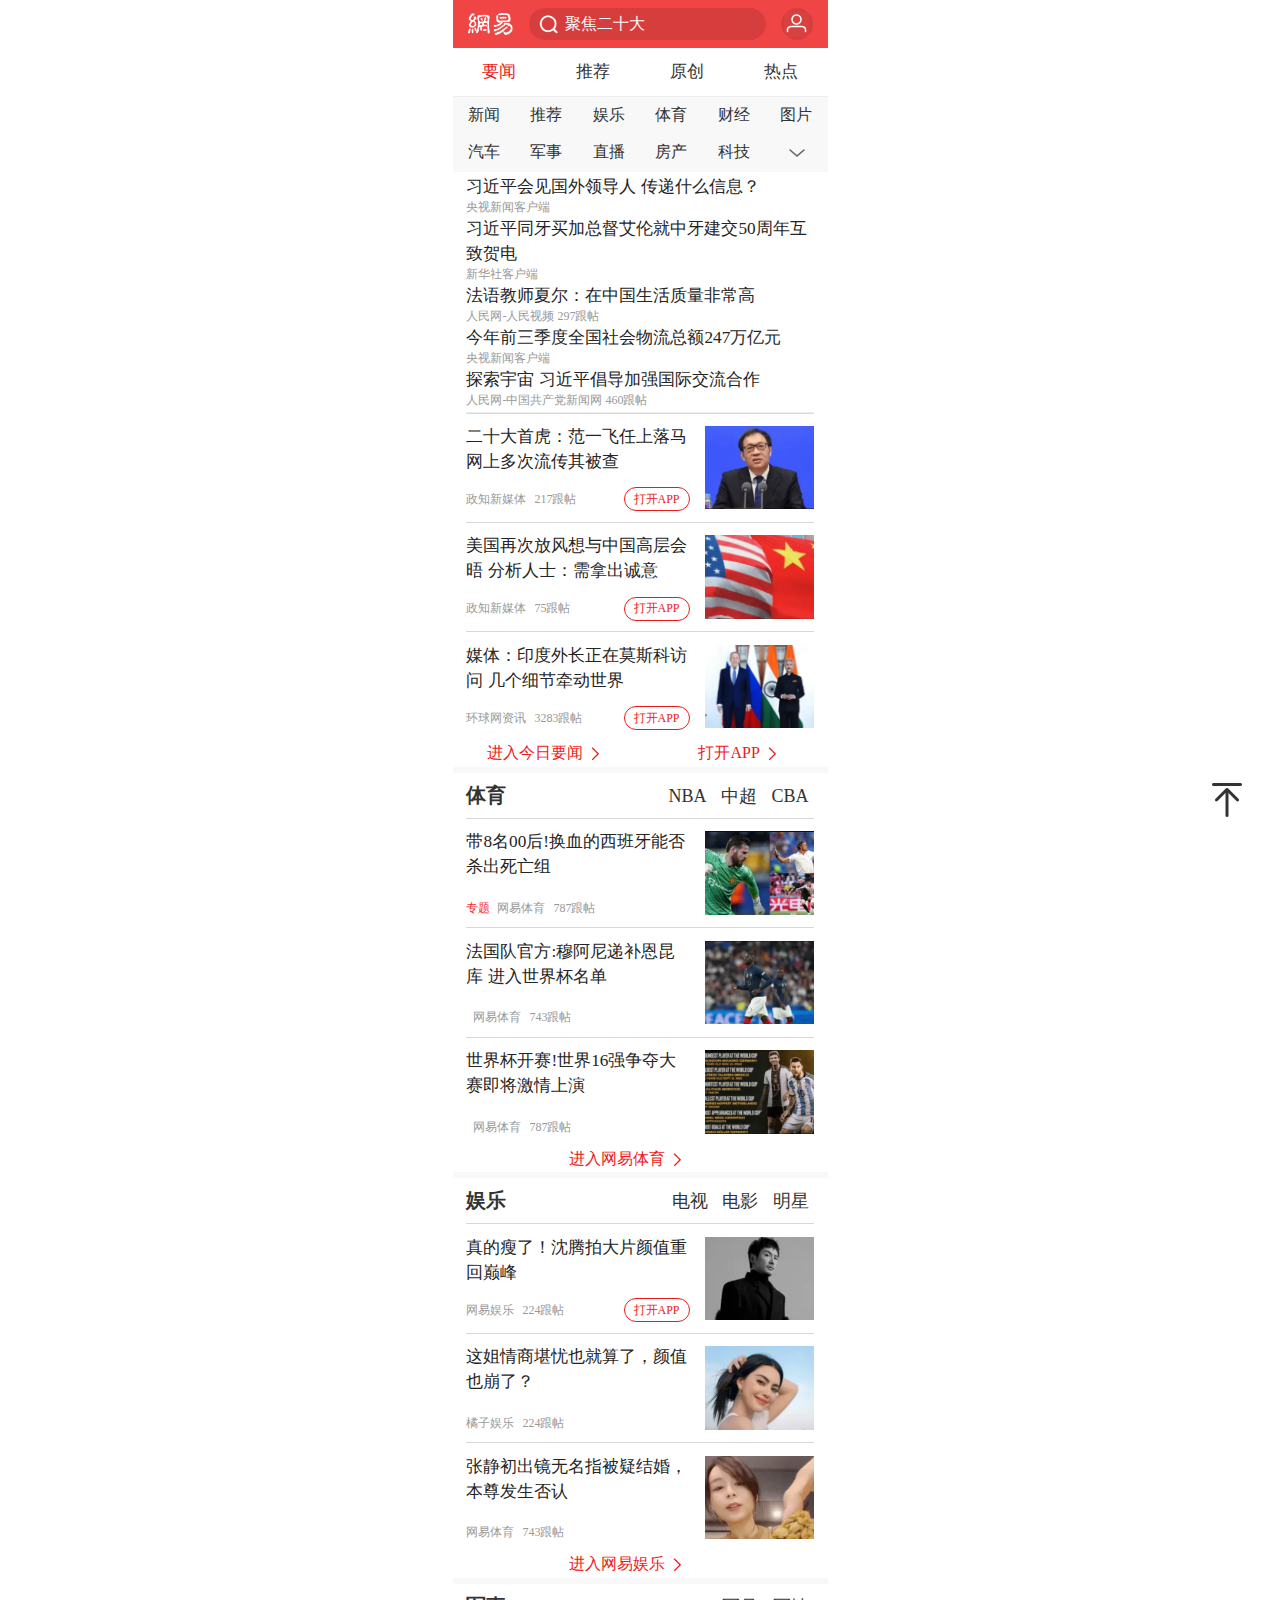
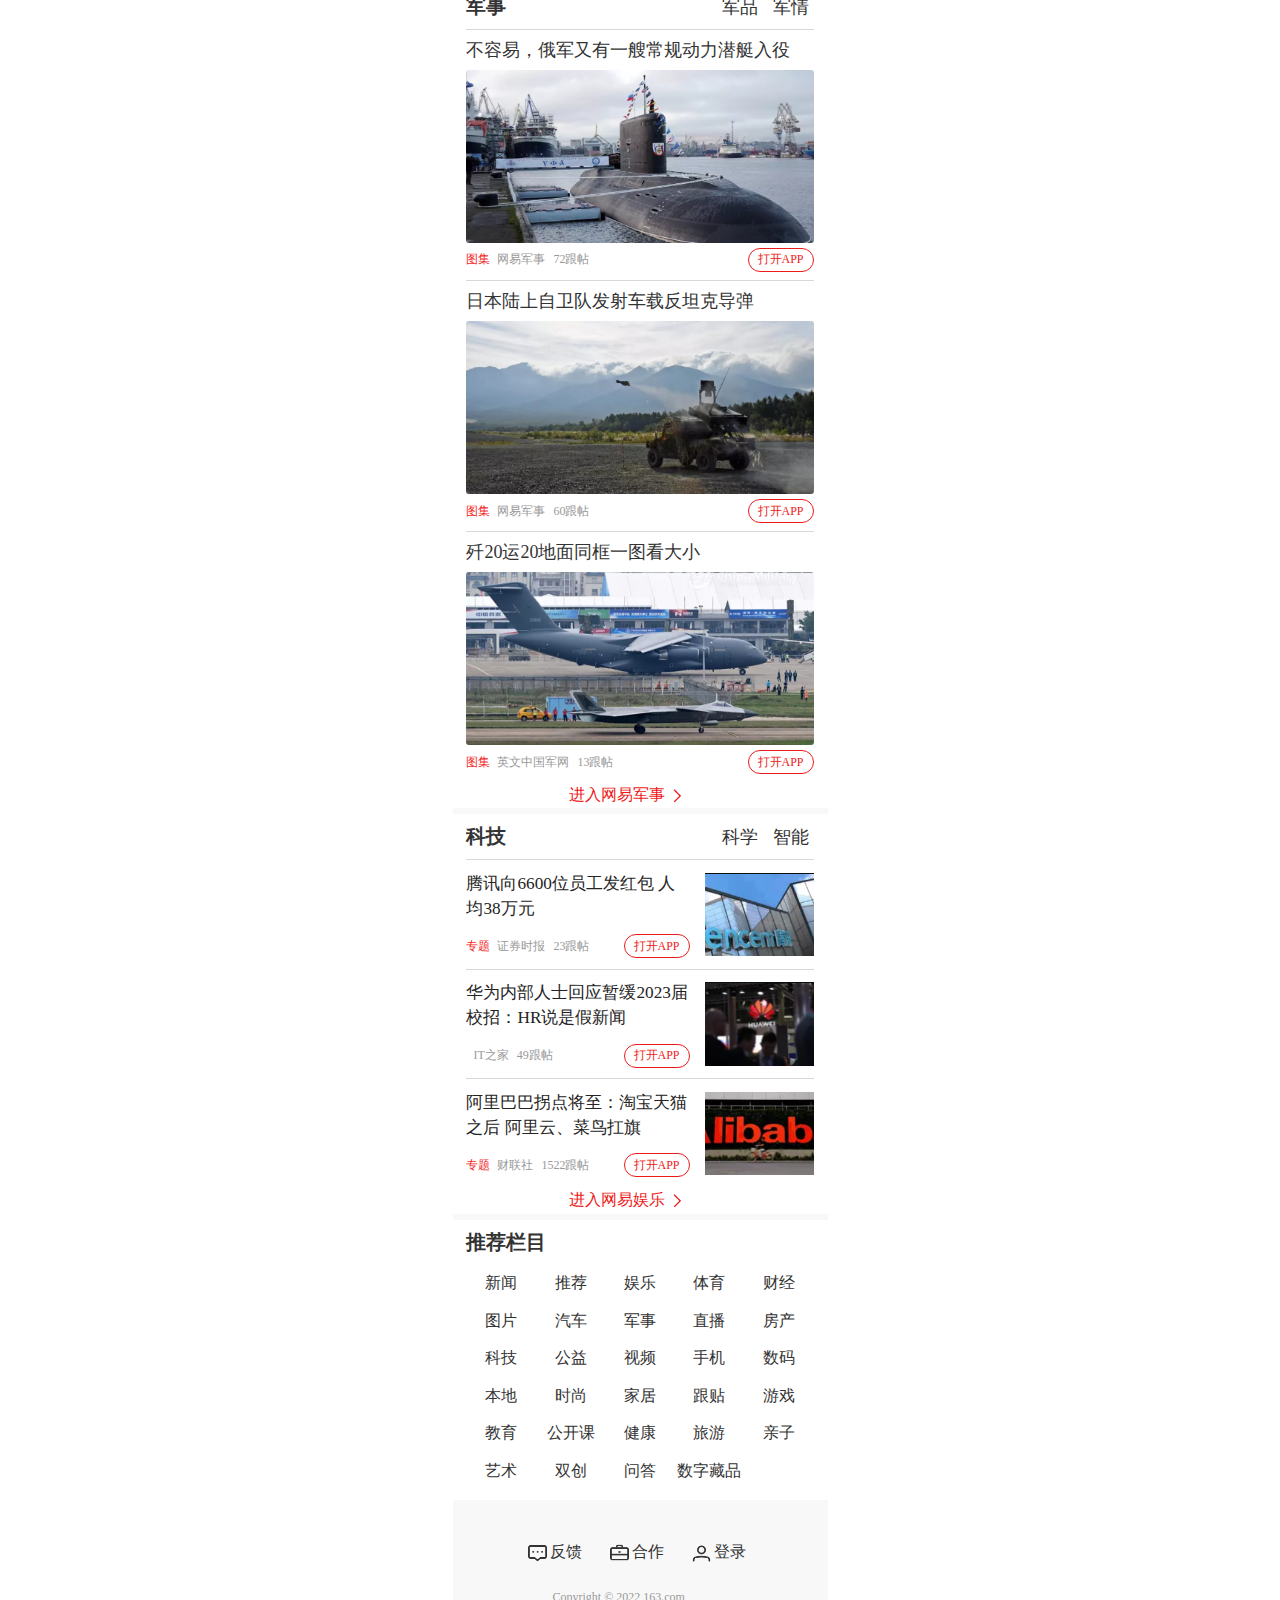
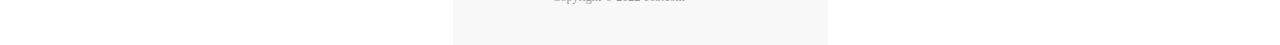
==== index.html @ 7b6ab83d "first upload" ====
<!DOCTYPE html>
<html lang="en">

<head>
    <meta charset="UTF-8">
    <meta http-equiv="X-UA-Compatible" content="IE=edge">
    <meta name="viewport" content="width=device-width, initial-scale=1.0">
    <title>219_王涛-网易新闻</title>
    <link rel="stylesheet" href="./css/index.css">
</head>

<body>
    <div id="app">
        <div id="home-main">
            <header id="hometopHeader">
                <div class="slogo">手机网易网</div>
                <div class="search">
                    <div class="words">
                        <a href="./sousuo.html"
                            class="word">
                            <span>
                                <img class="search-img" src="./img/search.png">
                                <!-- <span class="span-img" >聚焦二十大</span> -->
                                <input type="text"  id="search">
                            </span>
                        </a>
                    </div>
                </div>
                <a href="./login.html"><button class="user">用户</button></a>
            </header>
            <div id="sub">
                <nav id="subNav">
                    <a href="" class="nav-item nav-item-active" id="aa">要闻</a>
                    <a href="" class="nav-item" id="a1">推荐</a>
                    <a href="" class="nav-item" id="a2">原创</a>
                    <a href="" class="nav-item" id="a3">热点</a>
                    <span class="nav-slider"></span>
                </nav>
            </div>
            <main class="home-home">
                <div class="widget-floatMenu">
                    <button class="floatMenu">回到顶部</button>
                </div>
                <nav class="home-channelNav" id="nav_menu">
                    <a href="" class="nav-item">新闻</a>
                    <a href="" class="nav-item">推荐</a>
                    <a href="" class="nav-item">娱乐</a>
                    <a href="" class="nav-item">体育</a>
                    <a href="" class="nav-item">财经</a>
                    <a href="" class="nav-item">图片</a>
                    <a href="" class="nav-item">汽车</a>
                    <a href="" class="nav-item">军事</a>
                    <a href="" class="nav-item">直播</a>
                    <a href="" class="nav-item">房产</a>
                    <a href="" class="nav-item">科技</a>
                    <a href="" class="nav-item">公益</a>
                    <a href="" class="nav-item">视频</a>
                    <a href="" class="nav-item">手机</a>
                    <a href="" class="nav-item">数码</a>
                    <a href="" class="nav-item">本地</a>
                    <a href="" class="nav-item">时尚</a>
                    <a href="" class="nav-item">家居</a>
                    <a href="" class="nav-item">跟贴</a>
                    <a href="" class="nav-item">游戏</a>
                    <a href="" class="nav-item">教育</a>
                    <a href="" class="nav-item">公开课</a>
                    <a href="" class="nav-item">健康</a>
                    <a href="" class="nav-item">旅游</a>
                    <a href="" class="nav-item">亲子</a>
                    <a href="" class="nav-item">艺术</a>
                    <a href="" class="nav-item">双创</a>
                    <a href="" class="nav-item">问答</a>
                    <a href="" class="nav-item s-small">数字藏品</a>
                    <div class="nav-item"></div>
                    <button id="s-more" onclick=""></button>
                </nav>
                <div class="home-topNews">
                
                </div>
                <div class="home-channelNews">
                    <ul>
                    </ul>
                    <footer>
                        <a href="">
                            进入今日要闻
                            <sapn class="i-arrow">
                                <button></button>
                            </span>
                        </a>
                        <a href="">
                            打开APP
                            <span class="i-arrow">
                                <button></button>
                            </span>
                        </a>
                    </footer>
                </div>
                <div class="home-channelNews">
                    <header>
                        <h2><a href="">体育</a></h2>
                        <nav>
                            <a href="">NBA</a>
                            <a href="">中超</a>
                            <a href="">CBA</a>
                        </nav>
                    </header>
                    <ul>
                       
                    </ul>
                    <footer>
                        <a href="" id="jz">
                            进入网易体育
                            <span class="i-arrow">
                                <button></button>
                            </span>
                        </a>
                    </footer>
                </div>
                <div class="home-channelNews">
                    <header>
                        <h2><a href="">娱乐</a></h2>
                        <nav>
                            <a href="">电视</a>
                            <a href="">电影</a>
                            <a href="">明星</a>
                        </nav>
                    </header>
                    <ul>
                        <li>
                            <a href="" class="cards-one" cards-news>
                                <article>
                                    <div class="s-left">
                                        <h4>真的瘦了！沈腾拍大片颜值重回巅峰</h4>
                                        <div class="s-info">
                                            <span class="s-source">网易娱乐</span>
                                            <span class="s-reply">224跟帖</span>
                                            <span class="s-holder"></span>
                                            <span class="s-openApp">打开APP</span>
                                        </div>
                                    </div>
                                    <div class="s-right">
                                        <img src="./img/yule3.png">
                                    </div>
                                </article>
                            </a>
                        </li>
                        
                    </ul>
                    <footer>
                        <a href="" id="jz">
                            进入网易娱乐
                            <i class="i-arrow">
                                <button></button>
                            </i>
                        </a>
                    </footer>
                </div>
                <div class="home-channelNews">
                    <header>
                        <h2><a href="">军事</a></h2>
                        <nav>
                            <a href="">军品</a>
                            <a href="">军情</a>
                        </nav>
                    </header>
                    <ul>
                        
                    </ul>
                    <footer>
                        <a href="" id="jz">
                            进入网易军事
                            <i class="i-arrow">
                                <button></button>
                            </i>
                        </a>
                    </footer>
                </div>
                <div class="home-channelNews">
                    <header>
                        <h2><a href="">科技</a></h2>
                        <nav>
                            <a href="">科学</a>
                            <a href="">智能</a>
                        </nav>
                    </header>
                    <ul>
                        
                    </ul>
                    <footer>
                        <a href="" id="jz">
                            进入网易娱乐
                            <i class="i-arrow">
                                <button></button>
                            </i>
                        </a>
                    </footer>
                </div>
                <div class="home-sitemap">
                    <h2>推荐栏目</h2>
                    <nav class="sitemap-nav">
                        <a href="" class="nav-item">新闻</a>
                        <a href="" class="nav-item">推荐</a>
                        <a href="" class="nav-item">娱乐</a>
                        <a href="" class="nav-item">体育</a>
                        <a href="" class="nav-item">财经</a>
                        <a href="" class="nav-item">图片</a>
                        <a href="" class="nav-item">汽车</a>
                        <a href="" class="nav-item">军事</a>
                        <a href="" class="nav-item">直播</a>
                        <a href="" class="nav-item">房产</a>
                        <a href="" class="nav-item">科技</a>
                        <a href="" class="nav-item">公益</a>
                        <a href="" class="nav-item">视频</a>
                        <a href="" class="nav-item">手机</a>
                        <a href="" class="nav-item">数码</a>
                        <a href="" class="nav-item">本地</a>
                        <a href="" class="nav-item">时尚</a>
                        <a href="" class="nav-item">家居</a>
                        <a href="" class="nav-item">跟贴</a>
                        <a href="" class="nav-item">游戏</a>
                        <a href="" class="nav-item">教育</a>
                        <a href="" class="nav-item">公开课</a>
                        <a href="" class="nav-item">健康</a>
                        <a href="" class="nav-item">旅游</a>
                        <a href="" class="nav-item">亲子</a>
                        <a href="" class="nav-item">艺术</a>
                        <a href="" class="nav-item">双创</a>
                        <a href="" class="nav-item">问答</a>
                        <a href="" class="nav-item s-small">数字藏品</a>
                        <div class="nav-item"></div>
                    </nav>
                </div>
                <footer class="home-footer">
                    <div class="s-links">
                        <a href="./freedback.html" class="s-link s-feedback">
                            <img src="./img/fankui.png" alt="">
                            反馈
                        </a>
                        <a href="" class="s-link s-coop">
                            <img src="./img/hezuo.png" alt="">
                            合作
                        </a>
                        <a href="./login.html" class="s-link s-login">
                            <img src="./img/login.png" alt="">
                            登录
                        </a>
                    </div>
                    <div class="s-copyright">
                        Copyright ©
                        2022
                        163.com
                    </div>
                </footer>
            </main>
        </div>
    </div>

    <script type="text/javascript">
        
        window.onscroll = function () {
            var st = document.documentElement.scrollTop || document.body.scrollTop;
            var aa = document.getElementById("aa");
            var a1 = document.getElementById("a1");
            var a2 = document.getElementById("a2");
            var a3 = document.getElementById("a3");
            // 
            // console.log(st);
            if (st > hometopHeader.offsetHeight) {
                //clientHeight：元素的像素高度，包含元素的高度+内边距，不包含水平滚动条、边框和外边距
                //offsetHeight：元素的像素高度，包含元素的垂直内边距+边框+水平滚动条的高度
                //scrollHeight：元素内容的高度，包括溢出的不可见内容。
                // box.style.display = "block";
                // sub.style.position = "fixed";
                sub.style = "background: #ee1a1a;left: 50%;transform: translateX(-50%);margin: 0;position: fixed;top: 0;z-index: 199";
                aa.style.color = "#eee";
                a1.style.color = "#eee";
                a2.style.color = "#eee";
                a3.style.color = "#eee";
            }
            else {
                sub.style = "none";
                aa.style.color = "red";
                a1.style.color = "#333";
                a2.style.color = "#333";
                a3.style.color = "#333";
            }
        }

        var subNav = document.getElementById("subNav");
        var al = subNav.getElementsByTagName("a");
        for (var i = 0; i < al.length; i++) {
            // console.log(al[i]);
            // al[i].index = i;
            al[i].onclick = function () {
                console.log(al[i]);
                al[i].className = "";
                this.className = "clicked";
            }

        }

        function dian() {
            let classList = document.getElementById("nav_menu").classList;
            let more = document.getElementById("s-more");
            if (!classList.contains("home-channelNav-expend")) {
                document.getElementById("nav_menu").classList.add("home-channelNav-expend");
                more.style = "transform: scaleY(-1);"
            }
            else {
                document.getElementById("nav_menu").classList.remove("home-channelNav-expend");
                more.style = "transform: scaleY(1);"
            }
        }
        document.getElementById("s-more").onclick = dian;

        var home = document.getElementById("app");
        var floatMenu = document.querySelector(".floatMenu");

        window.addEventListener("scroll", function () {
            if (window.pageYOffset >= home.offsetTop + 1600) {
                floatMenu.style.display = "block";
            }
            else {
                floatMenu.style.display = "none";
            }

            floatMenu.addEventListener("click", function () {
                window.scroll(0, 0);
            })
        })

        //json

        var ul1 = document.getElementsByClassName("home-channelNews")[0].getElementsByTagName("ul")[0];
        var ul2 = document.getElementsByClassName("home-channelNews")[1].getElementsByTagName("ul")[0];
        var ul3 = document.getElementsByClassName("home-channelNews")[2].getElementsByTagName("ul")[0];
        var ul4 = document.getElementsByClassName("home-channelNews")[3].getElementsByTagName("ul")[0];
        var ul5 = document.getElementsByClassName("home-channelNews")[4].getElementsByTagName("ul")[0];
        var ul6 = document.getElementsByClassName("home-topNews")[0];
            console.log(ul6);
        function addLI(li) {
            var m = `
                <a href="" class="cards-one" cards-news>
                                <article>
                                    <div class="s-left">
                                        <h4>${li.title}</h4>
                                        <div class="s-info">
                                            <span class="s-source">${li.s1}</span>
                                            <span class="s-reply">${li.s2}</span>
                                            <span class="s-holder"></span>
                                            <span class="s-openApp">${li.s3}</span>
                                        </div>
                                    </div>
                                    <div class="s-right">
                                        <img src="${li.img}">
                                    </div>
                                </article>
                            </a>
            `;

            var nlix = document.createElement("li");
            nlix.innerHTML = m;
            ul1.appendChild(nlix);
        }
           var xmlhttp;
            if (window.XMLHttpRequest) {
                //  IE7+, Firefox, Chrome, Opera, Safari 浏览器执行代码
                xmlhttp = new XMLHttpRequest();
            } else {
                // IE6, IE5 浏览器执行代码
                xmlhttp = new ActiveXObject("Microsoft.XMLHTTP");
            }
            xmlhttp.onreadystatechange = function () {
                if (xmlhttp.readyState == 4 && xmlhttp.status == 200) {

                    var json = JSON.parse(xmlhttp.responseText);//解析为json格式
                    for (var i = 0; i < json.length; i++) {
                        addLI(json[i]);
                    }
                }
            }
            xmlhttp.open("GET", "/JSON/index1.json", true);
            xmlhttp.send();

        function addTiyu(li) {
            var n = `
                           <a href="" class="cards-one" cards-news>
                                <article>
                                    <div class="s-left">
                                        <h4>${li.title}</h4>
                                        <div class="s-info">
                                            <span class="s-stag">${li.t}</span>
                                            <span class="s-source">${li.s1}</span>
                                            <span class="s-reply">${li.s2}</span>
                                            <span class="s-holder"></span>
                                        </div>
                                    </div>
                                    <div class="s-right">
                                        <img src=${li.img}>
                                    </div>
                                </article>
                            </a>
                     `;
            var nliy = document.createElement("li");
            nliy.innerHTML = n;
            ul2.appendChild(nliy);
        }
     
        var ymlhttp;
        if (window.XMLHttpRequest) {
            //  IE7+, Firefox, Chrome, Opera, Safari 浏览器执行代码
            ymlhttp = new XMLHttpRequest();
        } else {
            // IE6, IE5 浏览器执行代码
            ymlhttp = new ActiveXObject("Microsoft.XMLHTTP");
        }
        ymlhttp.onreadystatechange = function () {
            if (ymlhttp.readyState == 4 && ymlhttp.status == 200) {

                let json = JSON.parse(ymlhttp.responseText);//解析为json格式
                for (var i = 0; i < json.length; i++) {
                    addTiyu(json[i]);
                }
            }
        }
        ymlhttp.open("GET", "/JSON/index2.json", true);
        ymlhttp.send();

        function addYule(li){
            var k = `
            <a href="" class="cards-one" cards-news>
                                <article>
                                    <div class="s-left">
                                        <h4>${li.title}</h4>
                                        <div class="s-info">
                                            <span class="s-source">${li.s1}</span>
                                            <span class="s-reply">${li.s2}</span>
                                            <span class="s-holder"></span>
                                        </div>
                                    </div>
                                    <div class="s-right">
                                        <img src=${li.img}>
                                    </div>
                                </article>
                            </a>
            `;
            var nliz = document.createElement("li");
            nliz.innerHTML = k;
            ul3.appendChild(nliz);
        }
        var zmlhttp;
            if (window.XMLHttpRequest) {
                //  IE7+, Firefox, Chrome, Opera, Safari 浏览器执行代码
                zmlhttp = new XMLHttpRequest();
            } else {
                // IE6, IE5 浏览器执行代码
                zmlhttp = new ActiveXObject("Microsoft.XMLHTTP");
            }
            zmlhttp.onreadystatechange = function () {
                if (zmlhttp.readyState == 4 && zmlhttp.status == 200) {

                    let json = JSON.parse(zmlhttp.responseText);//解析为json格式
                    for (var i = 0; i < json.length; i++) {
                        addYule(json[i]);
                    }
                }
            }
            zmlhttp.open("GET", "/JSON/index3.json", true);
            zmlhttp.send();

            function addJunshi(li){
                var j = `
                <a href="" class="cards-bigImg" cards-news>
                                <article>
                                    <div class="s-img-wrap">
                                        <h4>${li.title}</h4>
                                        <img src=${li.img} class="s-img-wrap">
                                        <div class="s-info">
                                            <span class="s-stag">${li.s1}</span>
                                            <span class="s-source">${li.s2}</span>
                                            <span class="s-reply">${li.s3}</span>
                                            <span class="s-holder"></span>
                                            <span class="s-openApp">${li.s4}</span>
                                        </div>
                                    </div>
                                </article>
                            </a>
                `;
                var nlij = document.createElement("li");
                nlij.innerHTML = j;
                ul4.appendChild(nlij);
            }
            var jmlhttp;
                if (window.XMLHttpRequest) {
                    //  IE7+, Firefox, Chrome, Opera, Safari 浏览器执行代码
                    jmlhttp = new XMLHttpRequest();
                } else {
                    // IE6, IE5 浏览器执行代码
                    jmlhttp = new ActiveXObject("Microsoft.XMLHTTP");
                }
                jmlhttp.onreadystatechange = function () {
                    if (jmlhttp.readyState == 4 && jmlhttp.status == 200) {

                        let json = JSON.parse(jmlhttp.responseText);//解析为json格式
                        for (var i = 0; i < json.length; i++) {
                            addJunshi(json[i]);
                        }
                    }
                }
                jmlhttp.open("GET", "/JSON/index4.json", true);
                jmlhttp.send();

                function addKeji(li){
                    var v = `
                    <a href="" class="cards-one" cards-news>
                                <article>
                                    <div class="s-left">
                                        <h4>${li.title}</h4>
                                        <div class="s-info">
                                            <span class="s-stag">${li.s1}</span>
                                            <span class="s-source">${li.s2}</span>
                                            <span class="s-reply">${li.s3}</span>
                                            <span class="s-holder"></span>
                                            <span class="s-openApp">${li.s4}</span>
                                        </div>
                                    </div>
                                    <div class="s-right">
                                        <img src=${li.img}>
                                    </div>
                                </article>
                            </a>
                    `;
                    var nliv = document.createElement("li");
                    nliv.innerHTML = v;
                    ul5.appendChild(nliv);
                }
                var vmlhttp;
                    if (window.XMLHttpRequest) {
                        //  IE7+, Firefox, Chrome, Opera, Safari 浏览器执行代码
                        vmlhttp = new XMLHttpRequest();
                    } else {
                        // IE6, IE5 浏览器执行代码
                        vmlhttp = new ActiveXObject("Microsoft.XMLHTTP");
                    }
                    vmlhttp.onreadystatechange = function () {
                        if (vmlhttp.readyState == 4 && vmlhttp.status == 200) {

                            let json = JSON.parse(vmlhttp.responseText);//解析为json格式
                            for (var i = 0; i < json.length; i++) {
                                addKeji(json[i]);
                            }
                        }
                    }
                    vmlhttp.open("GET", "/JSON/index5.json", true);
                    vmlhttp.send();

                    function addXw(a){
                        var xw = `
                        <a href="${a.link}" class="cards-one">
                        <article>
                            <div class="s-left">
                                <h4>${a.title}</h4>
                                <div class="s-info">
                                    <span class="s-source">${a.s1}</span>
                                    <span class="s-holder"></span>
                                </div>
                            </div>
                        </article>
                    </a>
                        `;
                        var xwliv = document.createElement("a");
                        xwliv.innerHTML = xw;
                        ul6.appendChild(xwliv);
                    }
                    var xwmlhttp;
                        if (window.XMLHttpRequest) {
                            //  IE7+, Firefox, Chrome, Opera, Safari 浏览器执行代码
                            xwmlhttp = new XMLHttpRequest();
                        } else {
                            // IE6, IE5 浏览器执行代码
                            xwmlhttp = new ActiveXObject("Microsoft.XMLHTTP");
                        }
                        xwmlhttp.onreadystatechange = function () {
                            if (xwmlhttp.readyState == 4 && vmlhttp.status == 200) {

                                let json = JSON.parse(xwmlhttp.responseText);//解析为json格式
                                for (var i = 0; i < json.length; i++) {
                                    addXw(json[i]);
                                }
                            }
                        }
                        xwmlhttp.open("GET", "/JSON/index6.json", true);
                        xwmlhttp.send();

                        let textArray = [
                                "聚焦二十大",
                                "告全党全军全国各族人民书",
                                "江泽民同志治丧委员会名单",
                                "神舟十五号成功发射",
                                "《三国演义》张飞扮演者李靖飞去世",
                                "卡塔尔表情包王子中文感谢中国网友",
                                "天安门下半旗致哀",
                                "世界杯16强已产生10席"
                            ];
                            let currentIndex = 1;
                            search.setAttribute("placeholder", textArray[0]);
                            setInterval(function () {
                                let search = document.getElementById("search");
                                if (currentIndex >= textArray.length) {
                                    currentIndex = 0;
                                }
                                search.setAttribute("placeholder", textArray[currentIndex]);
                                currentIndex++;
                            }, 3000);
                            // window.onload = function () {
                            //     document.onkeydown = function (e) {
                            //         if (e.keyCode == 13 && document.activeElement.id == "search") {
                            //             let input = document.getElementById("search").value;
                            //             let historyList = document.getElementById("searchHistory");
                            //             let elem = `<li>${input}</li>`
                            //             historyList.innerHTML += elem;
                            //             document.getElementById("search").value = "";
                            //         }
                            //     }
                            // }
    </script>
</body>

</html>
---- css/index.css ----
body,
ul,
li,
p {
    background: #fff;
    color: #333;
    padding: 0;
    margin: 0;
    list-style: none;
}

html {
    font-size: 37.5px;
    overflow: auto
}

body {
    min-width: 290px;
}

#app {
    margin: 0 auto;
    max-width: 10rem;
    position: relative;
}

div {
    display: block;
}

#hometopHeader {
    align-items: center;
    background: #ef4645;
    color: #fff;
    display: flex;
    height: 1.28rem;
    padding-right: 1px;
    max-width: 10rem;
    /* width: 100%; */
}

#hometopHeader,
.slogo,
.user {
    box-sizing: content-box;
    flex-shrink: 0;
    font-size: 0;
}

#hometopHeader .slogo {
    align-self: stretch;
    background: url(../img/logowy.png) 50% no-repeat;
    background-size: 1.2rem .58667rem;
    padding: 0 .26667rem 0 .56rem;
    width: 1.2rem;
}

.search,
.words {
    display: flex;
    flex-grow: 1;
    overflow: hidden;
}

.word {
    position: relative;
}

.search {
    align-items: flex-start;
    background: rgba(0, 0, 0, .1);
    border-radius: .46667rem;
    color: #fff;
    font-size: .4rem;
    height: .85333rem;
    justify-content: flex-start;
    margin: 0 .4rem 0 0;
    padding: 0 .13333rem 0 .26667rem;
    position: relative;
}

#search::-webkit-input-placeholder {
    color: #f7f9fa;
}

.search-img {
    width: 20px;
    height: 20px;
    margin-top: 6px;

}

#search {
    font-size: 16px;
    position: relative;
    top: -24px;
    left: 24px;
    background: none;
    border: none;
    outline: none;
}

a {
    text-decoration: none;
    color: #fff;
}

.span-img {
    font-size: 17px;
    top: -3px;
    position: relative;
    left: 3px;
}

button {
    background: rgba(0, 0, 0, .1) url(../img/wode1.png) 50% no-repeat;
    background-size: .66667rem .66667rem;
    border: none;
    border-radius: 50%;
    height: .66667rem;
    margin: 0 .37333rem 0 0;
    padding: .09333rem;
    width: .66667rem;
}

#subNav {
    border-bottom: 1px solid #eee;
    display: flex;
    font-size: .45333rem;
    height: 1.26667rem;
    justify-content: space-around;
    max-width: 10rem;
    position: relative;
    width: 100%;
    /* margin: 0 auto; */
}

#subNav a {
    align-items: center;
    color: #333;
    display: flex;
    flex-grow: 1;
    flex-shrink: 0;
    justify-content: center;
    margin: 0 .13333rem;
    position: relative;
}

#sub {
    margin: 0 auto;
    max-width: 10rem;
    width: 100%;
}

#sub .nav-item-active {
    color: #ee1a1a;
    border-bottom: 1px #ee1a1a;
}

.nav-item {
    align-items: center;
    color: #333;
    display: flex;
    flex-grow: 1;
    flex-shrink: 0;
    justify-content: center;
    margin: 0 .13333rem;
    position: relative;
}

.nav-slider {
    left: 12.5%;
}

.home-home {
    display: flex;
    flex-direction: column;
    min-height: 100vh;
}

.home-channelNav {
    background: #f8f8f8;
    display: flex;
    flex-wrap: wrap;
    font-size: .42667rem;
    justify-content: space-between;
    max-height: 2rem;
    overflow: hidden;
    position: relative;
    transition: max-height .2s linear;
}

.home-channelNav-expend {
    max-height: 1024px;

}

.home-channelNav .nav-item {
    align-items: center;
    display: flex;
    flex-shrink: 0;
    height: .84rem;
    justify-content: center;
    margin: .08rem;
    width: 1.46667rem;
    word-break: keep-all;
}

#s-more {
    background: #f8f8f8 url(../img/xiala.png) 50% no-repeat;
    background-size: .42667rem .21333rem;
    border: none;
    bottom: 0;
    height: .84rem;
    margin: .08rem;
    padding: 0;
    position: absolute;
    right: 0;
    width: 1.46667rem;
    z-index: 5;
}


.home-channelNav .s-small {
    font-size: .34667rem;
}

.home-topNews {
    border-bottom: 1px solid #eee;
    margin: 0 .37333rem;
    padding: .06667rem 0;
}

.cards-one {
    color: rgb(40, 40, 40);
    font-size: .48rem;

}

.home-topNews .cards-one article {
    min-height: unset;
}

.home-topNews .cards-one article .s-left {
    min-height: unset;
}

.home-topNews .cards-one article h4 {
    max-height: 2rem;
}

.s-info {
    align-items: center;
    color: #999;
    display: flex;
    font-size: .32rem;
}

.cards-one article h4 {
    color: rgb(37, 36, 36);
    font-size: .46rem;
    font-weight: 400;
    line-height: .66667rem;
    margin: 0;
    max-height: 1.33333rem;
    overflow: hidden;
    text-overflow: ellipsis;
}

.s-source {
    margin: 0 .21333rem 0 0;
    overflow: hidden;
    text-overflow: ellipsis;
    white-space: nowrap;
    font-size: .32rem;
}

.s-holder {
    flex-grow: 1;
}

.home-channelNews {
    border-bottom: .16rem solid #f8f8f8;
    padding: 0 .37333rem;
}

.cards-one article {
    align-items: center;
    display: flex;
    min-height: 2.89333rem;
}

.s-reply {
    flex-shrink: 0;
    margin: 0 .21333rem 0 0;
    font-size: .32rem;
}

.s-holder {
    flex-grow: 1;
}

.s-openApp {
    align-items: center;
    border: .02667rem solid #ee1a1a;
    border-radius: 1.33333rem;
    box-sizing: content-box;
    color: #ee1a1a;
    display: flex;
    flex-shrink: 0;
    font-size: .32rem;
    height: .58667rem;
    justify-content: center;
    padding: 0 .24rem;
}

.cards-one article .s-left {
    display: flex;
    flex-direction: column;
    flex-wrap: 1;
    justify-content: space-between;
    min-height: 2.33333rem;
    min-width: 0;
}

.cards-one article .s-right {
    border-radius: .08rem;
    flex-shrink: 0;
    height: 2.22667rem;
    margin: 0 0 0 .4rem;
    position: relative;
    width: 2.90667rem;
}

.s-right img {
    height: 100%;
    object-fit: cover;
    width: 100%;
}

.home-channelNews li {
    border-top: 1px solid rgb(220, 215, 215);
}

.cards-bigImg {
    color: #333;
    font-size: .48rem;
}

.cards-bigImg article {
    display: flex;
    flex-direction: column;
    min-height: 2.89333rem;
    padding: .21333rem 0;
}

.cards-bigImg article h4 {
    font-weight: 400;
    line-height: .66667rem;
    margin: 0;
    overflow: hidden;
    text-overflow: ellipsis;
    white-space: nowrap;
    padding-bottom: 7px;
}

.cards-bigImg article .s-img-wrap img {
    border-radius: .08rem;
    height: 100%;
    object-fit: cover;
    overflow: hidden;
    width: 100%;
}

.home-channelNews footer a {
    padding: .06667rem;
    align-items: center;
    color: #ee1a1a;
    display: flex;
    float: left;
    font-size: 16px;
}

.home-channelNews footer .i-arrow {
    font-size: .24rem;
    margin: 0 0 0 .2rem;
}

.home-channelNews footer .i-arrow button {
    background: url(../img/jr.png);
    width: 9px;
    height: 15px;
}

.home-channelNews footer a:nth-child(1) {
    margin-left: 18px;
}

.home-channelNews footer a:nth-child(2) {
    margin-left: 80px;
}

#subNav .clicked {
    color: #ee1a1a;
}

.home-channelNews header {
    align-items: center;
    display: flex;
    font-size: .48rem;
    height: 1.2rem;
    justify-content: space-between;
}

.home-channelNews header h2 {
    font-size: .53333rem;
    margin: 0;
    padding: 0;
}

.home-channelNews header a {
    color: #333;
}

.home-channelNews header nav a {
    margin: 0 .06667rem;
    padding: .06667rem;
}

.s-stag {
    color: #f52727;
    font-size: 12px;
    margin-right: 7px;
}

#jz {
    margin-left: 100px;
}

.home-sitemap {
    padding: 0 .37333rem .26667rem;
}

.home-sitemap h2 {
    align-items: center;
    display: flex;
    font-size: .53333rem;
    height: 1.2rem;
    margin: 0;
    padding: 0;
}

.home-sitemap .sitemap-nav {
    display: flex;
    flex-wrap: wrap;
    font-size: .42667rem;
    justify-content: space-between;
    overflow: hidden;
    position: relative;
}

.home-sitemap .sitemap-nav .nav-item {
    align-items: center;
    display: flex;
}

.home-sitemap .nav-item {
    align-items: center;
    display: flex;
    flex-shrink: 0;
    height: .84rem;
    justify-content: center;
    margin: .08rem;
    width: 1.46667rem;
    word-break: keep-all;
}

.home-footer {
    background: #f8f8f8;
    flex-direction: column;
    padding: 1.06667rem 0;
}

.home-footer .s-links {
    align-items: center;
    color: #333;
    display: flex;
    font-size: .42667rem;
    margin: 0 0 .66667rem;
}

.home-footer .s-links .s-link {
    align-items: center;
    display: flex;
    margin: 0 .33333rem;
    color: #333;
}

.s-link img {
    width: 25px;
    height: 25px;
}

.s-link a {
    font-size: 13px;
}

.s-feedback {
    padding-left: 60px;
}

.home-footer .s-copyright {
    color: #999;
    font-size: .32rem;
    margin-left: 100px;
}

.floatMenu-toTop {
    background: hsla(0, 0%, 100%, .95) url(../img/huiqu.png) 50% no-repeat;
    background-size: .53333rem .53333rem;
    border-radius: 50%;
    box-shadow: 0 0 0.10667rem 0 rgb(0 0 0 / 12%);
    height: 1.06667rem;
    opacity: 0;
    pointer-events: none;
    width: 1.06667rem;
}

.widget-floatMenu {
    align-items: center;
    bottom: 2rem;
    display: flex;
    flex-direction: column;
    font-size: 0;
    position: fixed;
    right: .37333rem;
    z-index: 999;
}

.widget-floatMenu button {
    background: hsla(0, 0%, 100%, .95) url(../img/huiqu.png) 50% no-repeat;
    opacity: 1;
    pointer-events: auto;
    transition: opacity .3s linear;
    border: none;
    font-size: 0;
    width: 50px;
    height: 50px;
}

@media (prefers-color-scheme: dark) {
    #app {
        background: #fff;
    }

    #hometopHeader {
        background: #656262;
        color: #fff;
    }

    #sub .nav-item-active {
        color: #766e6e;
        border-bottom: 1px #5e5656;
    }

    .home-channelNews img {
        filter: grayscale(1)
    }

    .s-openApp {
        color: #999;
        border: 1px solid #000;
    }

    .home-channelNav a {
        color: #999;
    }

    #jz {
        color: #999;
    }

    .home-channelNews footer a {
        color: #999;
    }

    .s-stag {
        color: #999;
    }

    .home-channelNews footer .i-arrow button {
        background: url(../img/jr2.png);
        width: 14px;
        height: 17px;
    }
}
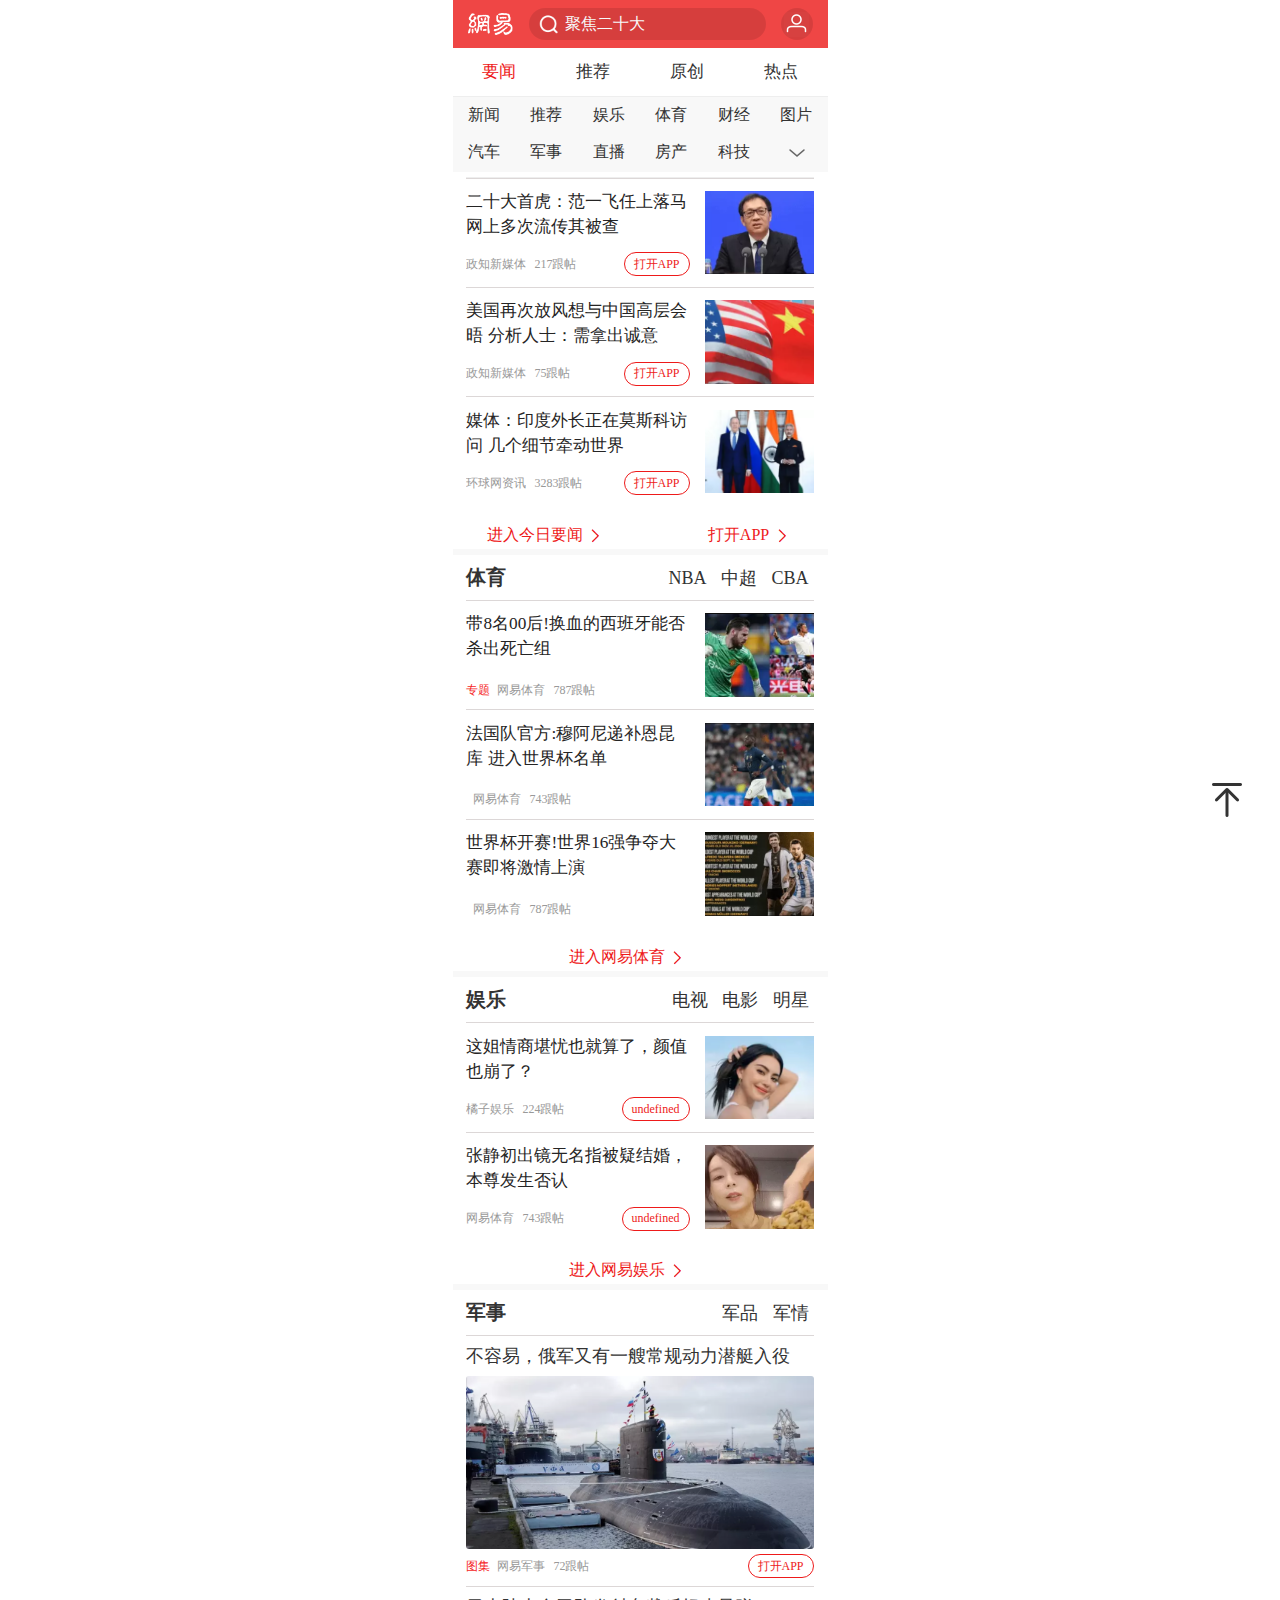
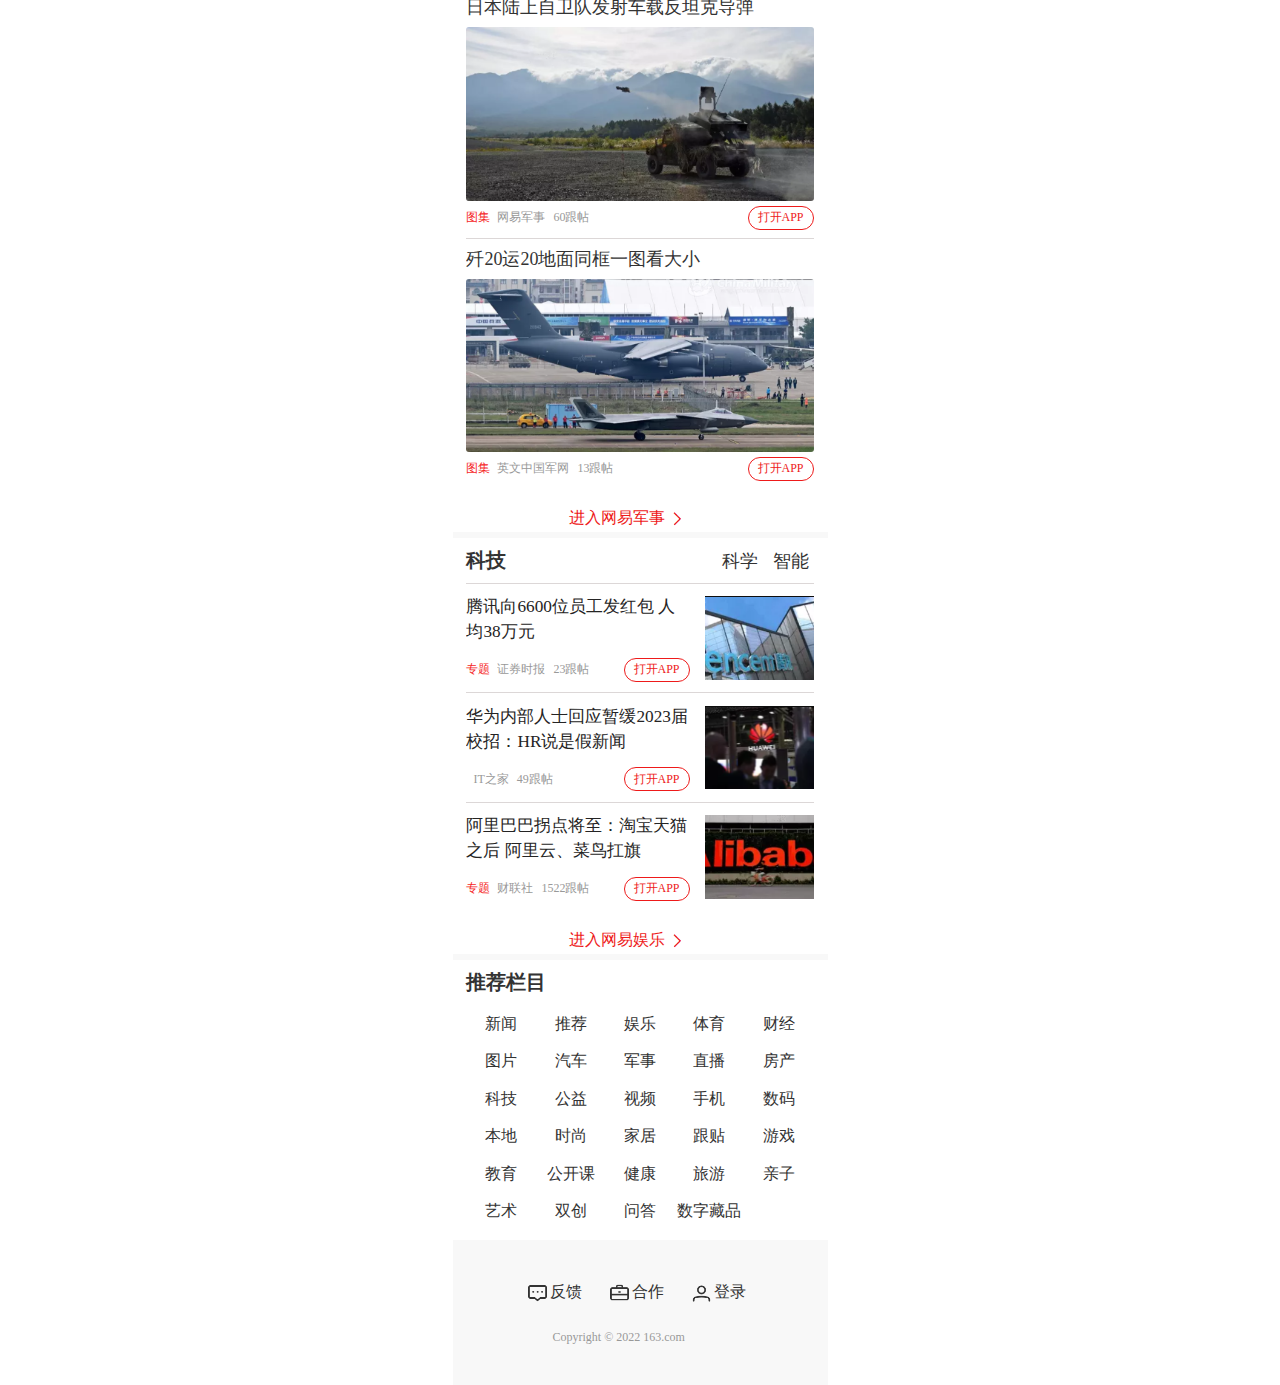
==== commit cde7584a: "three upload" ====
--- a/index.html
+++ b/index.html
@@ -4,7 +4,7 @@
 <head>
     <meta charset="UTF-8">
     <meta http-equiv="X-UA-Compatible" content="IE=edge">
-    <meta name="viewport" content="width=device-width, initial-scale=1.0">
+    <meta name="viewport" content="width=device-width, initial-scale=1.0, maximum-scale=1.0, user-scalable=0">
     <title>219_王涛-网易新闻</title>
     <link rel="stylesheet" href="./css/index.css">
 </head>
@@ -13,15 +13,13 @@
     <div id="app">
         <div id="home-main">
             <header id="hometopHeader">
-                <div class="slogo">手机网易网</div>
+                <div class="slogo">手机网易</div>
                 <div class="search">
                     <div class="words">
-                        <a href="./sousuo.html"
-                            class="word">
+                        <a href="./sousuo.html" class="word">
                             <span>
                                 <img class="search-img" src="./img/search.png">
-                                <!-- <span class="span-img" >聚焦二十大</span> -->
-                                <input type="text"  id="search">
+                                <input type="text" id="search">
                             </span>
                         </a>
                     </div>
@@ -31,9 +29,9 @@
             <div id="sub">
                 <nav id="subNav">
                     <a href="" class="nav-item nav-item-active" id="aa">要闻</a>
-                    <a href="" class="nav-item" id="a1">推荐</a>
-                    <a href="" class="nav-item" id="a2">原创</a>
-                    <a href="" class="nav-item" id="a3">热点</a>
+                    <a href="./tuijian.html" class="nav-item" id="a1">推荐</a>
+                    <a href="./yuanchuang.html" class="nav-item" id="a2">原创</a>
+                    <a href="./hot.html" class="nav-item" id="a3">热点</a>
                     <span class="nav-slider"></span>
                 </nav>
             </div>
@@ -75,7 +73,7 @@
                     <button id="s-more" onclick=""></button>
                 </nav>
                 <div class="home-topNews">
-                
+
                 </div>
                 <div class="home-channelNews">
                     <ul>
@@ -85,7 +83,7 @@
                             进入今日要闻
                             <sapn class="i-arrow">
                                 <button></button>
-                            </span>
+                                </span>
                         </a>
                         <a href="">
                             打开APP
@@ -105,7 +103,7 @@
                         </nav>
                     </header>
                     <ul>
-                       
+
                     </ul>
                     <footer>
                         <a href="" id="jz">
@@ -126,25 +124,8 @@
                         </nav>
                     </header>
                     <ul>
-                        <li>
-                            <a href="" class="cards-one" cards-news>
-                                <article>
-                                    <div class="s-left">
-                                        <h4>真的瘦了！沈腾拍大片颜值重回巅峰</h4>
-                                        <div class="s-info">
-                                            <span class="s-source">网易娱乐</span>
-                                            <span class="s-reply">224跟帖</span>
-                                            <span class="s-holder"></span>
-                                            <span class="s-openApp">打开APP</span>
-                                        </div>
-                                    </div>
-                                    <div class="s-right">
-                                        <img src="./img/yule3.png">
-                                    </div>
-                                </article>
-                            </a>
-                        </li>
-                        
+                      
+
                     </ul>
                     <footer>
                         <a href="" id="jz">
@@ -164,7 +145,7 @@
                         </nav>
                     </header>
                     <ul>
-                        
+
                     </ul>
                     <footer>
                         <a href="" id="jz">
@@ -184,7 +165,7 @@
                         </nav>
                     </header>
                     <ul>
-                        
+
                     </ul>
                     <footer>
                         <a href="" id="jz">
@@ -256,7 +237,7 @@
     </div>
 
     <script type="text/javascript">
-        
+
         window.onscroll = function () {
             var st = document.documentElement.scrollTop || document.body.scrollTop;
             var aa = document.getElementById("aa");
@@ -268,7 +249,7 @@
             if (st > hometopHeader.offsetHeight) {
                 //clientHeight：元素的像素高度，包含元素的高度+内边距，不包含水平滚动条、边框和外边距
                 //offsetHeight：元素的像素高度，包含元素的垂直内边距+边框+水平滚动条的高度
-                //scrollHeight：元素内容的高度，包括溢出的不可见内容。
+                //scrollHeight：元素内容的高度，包括溢出的不可见内容距
                 // box.style.display = "block";
                 // sub.style.position = "fixed";
                 sub.style = "background: #ee1a1a;left: 50%;transform: translateX(-50%);margin: 0;position: fixed;top: 0;z-index: 199";
@@ -337,10 +318,10 @@
         var ul4 = document.getElementsByClassName("home-channelNews")[3].getElementsByTagName("ul")[0];
         var ul5 = document.getElementsByClassName("home-channelNews")[4].getElementsByTagName("ul")[0];
         var ul6 = document.getElementsByClassName("home-topNews")[0];
-            console.log(ul6);
+        // console.log(ul6);
         function addLI(li) {
             var m = `
-                <a href="" class="cards-one" cards-news>
+                <a href="" class="cards-one cards-news">
                                 <article>
                                     <div class="s-left">
                                         <h4>${li.title}</h4>
@@ -362,25 +343,25 @@
             nlix.innerHTML = m;
             ul1.appendChild(nlix);
         }
-           var xmlhttp;
-            if (window.XMLHttpRequest) {
-                //  IE7+, Firefox, Chrome, Opera, Safari 浏览器执行代码
-                xmlhttp = new XMLHttpRequest();
-            } else {
-                // IE6, IE5 浏览器执行代码
-                xmlhttp = new ActiveXObject("Microsoft.XMLHTTP");
-            }
-            xmlhttp.onreadystatechange = function () {
-                if (xmlhttp.readyState == 4 && xmlhttp.status == 200) {
-
-                    var json = JSON.parse(xmlhttp.responseText);//解析为json格式
-                    for (var i = 0; i < json.length; i++) {
-                        addLI(json[i]);
-                    }
+        var xmlhttp;
+        if (window.XMLHttpRequest) {
+            //  IE7+, Firefox, Chrome, Opera, Safari 浏览器执行代码
+            xmlhttp = new XMLHttpRequest();
+        } else {
+            // IE6, IE5 浏览器执行代码
+            xmlhttp = new ActiveXObject("Microsoft.XMLHTTP");
+        }
+        xmlhttp.onreadystatechange = function () {
+            if (xmlhttp.readyState == 4 && xmlhttp.status == 200) {
+
+                var json = JSON.parse(xmlhttp.responseText);//解析为json格式
+                for (var i = 0; i < json.length; i++) {
+                    addLI(json[i]);
                 }
             }
-            xmlhttp.open("GET", "/JSON/index1.json", true);
-            xmlhttp.send();
+        }
+        xmlhttp.open("GET", "/JSON/index1.json", true);
+        xmlhttp.send();
 
         function addTiyu(li) {
             var n = `
@@ -405,7 +386,7 @@
             nliy.innerHTML = n;
             ul2.appendChild(nliy);
         }
-     
+
         var ymlhttp;
         if (window.XMLHttpRequest) {
             //  IE7+, Firefox, Chrome, Opera, Safari 浏览器执行代码
@@ -426,7 +407,7 @@
         ymlhttp.open("GET", "/JSON/index2.json", true);
         ymlhttp.send();
 
-        function addYule(li){
+        function addYule(li) {
             var k = `
             <a href="" class="cards-one" cards-news>
                                 <article>
@@ -436,6 +417,7 @@
                                             <span class="s-source">${li.s1}</span>
                                             <span class="s-reply">${li.s2}</span>
                                             <span class="s-holder"></span>
+                                            <span class="s-openApp">${li.p}</span>
                                         </div>
                                     </div>
                                     <div class="s-right">
@@ -449,27 +431,27 @@
             ul3.appendChild(nliz);
         }
         var zmlhttp;
-            if (window.XMLHttpRequest) {
-                //  IE7+, Firefox, Chrome, Opera, Safari 浏览器执行代码
-                zmlhttp = new XMLHttpRequest();
-            } else {
-                // IE6, IE5 浏览器执行代码
-                zmlhttp = new ActiveXObject("Microsoft.XMLHTTP");
-            }
-            zmlhttp.onreadystatechange = function () {
-                if (zmlhttp.readyState == 4 && zmlhttp.status == 200) {
-
-                    let json = JSON.parse(zmlhttp.responseText);//解析为json格式
-                    for (var i = 0; i < json.length; i++) {
-                        addYule(json[i]);
-                    }
+        if (window.XMLHttpRequest) {
+            //  IE7+, Firefox, Chrome, Opera, Safari 浏览器执行代码
+            zmlhttp = new XMLHttpRequest();
+        } else {
+            // IE6, IE5 浏览器执行代码
+            zmlhttp = new ActiveXObject("Microsoft.XMLHTTP");
+        }
+        zmlhttp.onreadystatechange = function () {
+            if (zmlhttp.readyState == 4 && zmlhttp.status == 200) {
+
+                let json = JSON.parse(zmlhttp.responseText);//解析为json格式
+                for (var i = 0; i < json.length; i++) {
+                    addYule(json[i]);
                 }
             }
-            zmlhttp.open("GET", "/JSON/index3.json", true);
-            zmlhttp.send();
-
-            function addJunshi(li){
-                var j = `
+        }
+        zmlhttp.open("GET", "/JSON/index3.json", true);
+        zmlhttp.send();
+
+        function addJunshi(li) {
+            var j = `
                 <a href="" class="cards-bigImg" cards-news>
                                 <article>
                                     <div class="s-img-wrap">
@@ -486,32 +468,32 @@
                                 </article>
                             </a>
                 `;
-                var nlij = document.createElement("li");
-                nlij.innerHTML = j;
-                ul4.appendChild(nlij);
-            }
-            var jmlhttp;
-                if (window.XMLHttpRequest) {
-                    //  IE7+, Firefox, Chrome, Opera, Safari 浏览器执行代码
-                    jmlhttp = new XMLHttpRequest();
-                } else {
-                    // IE6, IE5 浏览器执行代码
-                    jmlhttp = new ActiveXObject("Microsoft.XMLHTTP");
+            var nlij = document.createElement("li");
+            nlij.innerHTML = j;
+            ul4.appendChild(nlij);
+        }
+        var jmlhttp;
+        if (window.XMLHttpRequest) {
+            //  IE7+, Firefox, Chrome, Opera, Safari 浏览器执行代码
+            jmlhttp = new XMLHttpRequest();
+        } else {
+            // IE6, IE5 浏览器执行代码
+            jmlhttp = new ActiveXObject("Microsoft.XMLHTTP");
+        }
+        jmlhttp.onreadystatechange = function () {
+            if (jmlhttp.readyState == 4 && jmlhttp.status == 200) {
+
+                let json = JSON.parse(jmlhttp.responseText);//解析为json格式
+                for (var i = 0; i < json.length; i++) {
+                    addJunshi(json[i]);
                 }
-                jmlhttp.onreadystatechange = function () {
-                    if (jmlhttp.readyState == 4 && jmlhttp.status == 200) {
-
-                        let json = JSON.parse(jmlhttp.responseText);//解析为json格式
-                        for (var i = 0; i < json.length; i++) {
-                            addJunshi(json[i]);
-                        }
-                    }
-                }
-                jmlhttp.open("GET", "/JSON/index4.json", true);
-                jmlhttp.send();
-
-                function addKeji(li){
-                    var v = `
+            }
+        }
+        jmlhttp.open("GET", "/JSON/index4.json", true);
+        jmlhttp.send();
+
+        function addKeji(li) {
+            var v = `
                     <a href="" class="cards-one" cards-news>
                                 <article>
                                     <div class="s-left">
@@ -530,32 +512,32 @@
                                 </article>
                             </a>
                     `;
-                    var nliv = document.createElement("li");
-                    nliv.innerHTML = v;
-                    ul5.appendChild(nliv);
+            var nliv = document.createElement("li");
+            nliv.innerHTML = v;
+            ul5.appendChild(nliv);
+        }
+        var vmlhttp;
+        if (window.XMLHttpRequest) {
+            //  IE7+, Firefox, Chrome, Opera, Safari 浏览器执行代码
+            vmlhttp = new XMLHttpRequest();
+        } else {
+            // IE6, IE5 浏览器执行代码
+            vmlhttp = new ActiveXObject("Microsoft.XMLHTTP");
+        }
+        vmlhttp.onreadystatechange = function () {
+            if (vmlhttp.readyState == 4 && vmlhttp.status == 200) {
+
+                let json = JSON.parse(vmlhttp.responseText);//解析为json格式
+                for (var i = 0; i < json.length; i++) {
+                    addKeji(json[i]);
                 }
-                var vmlhttp;
-                    if (window.XMLHttpRequest) {
-                        //  IE7+, Firefox, Chrome, Opera, Safari 浏览器执行代码
-                        vmlhttp = new XMLHttpRequest();
-                    } else {
-                        // IE6, IE5 浏览器执行代码
-                        vmlhttp = new ActiveXObject("Microsoft.XMLHTTP");
-                    }
-                    vmlhttp.onreadystatechange = function () {
-                        if (vmlhttp.readyState == 4 && vmlhttp.status == 200) {
-
-                            let json = JSON.parse(vmlhttp.responseText);//解析为json格式
-                            for (var i = 0; i < json.length; i++) {
-                                addKeji(json[i]);
-                            }
-                        }
-                    }
-                    vmlhttp.open("GET", "/JSON/index5.json", true);
-                    vmlhttp.send();
-
-                    function addXw(a){
-                        var xw = `
+            }
+        }
+        vmlhttp.open("GET", "/JSON/index5.json", true);
+        vmlhttp.send();
+
+        function addXw(a) {
+            var xw = `
                         <a href="${a.link}" class="cards-one">
                         <article>
                             <div class="s-left">
@@ -568,61 +550,50 @@
                         </article>
                     </a>
                         `;
-                        var xwliv = document.createElement("a");
-                        xwliv.innerHTML = xw;
-                        ul6.appendChild(xwliv);
-                    }
-                    var xwmlhttp;
-                        if (window.XMLHttpRequest) {
-                            //  IE7+, Firefox, Chrome, Opera, Safari 浏览器执行代码
-                            xwmlhttp = new XMLHttpRequest();
-                        } else {
-                            // IE6, IE5 浏览器执行代码
-                            xwmlhttp = new ActiveXObject("Microsoft.XMLHTTP");
-                        }
-                        xwmlhttp.onreadystatechange = function () {
-                            if (xwmlhttp.readyState == 4 && vmlhttp.status == 200) {
-
-                                let json = JSON.parse(xwmlhttp.responseText);//解析为json格式
-                                for (var i = 0; i < json.length; i++) {
-                                    addXw(json[i]);
-                                }
-                            }
-                        }
-                        xwmlhttp.open("GET", "/JSON/index6.json", true);
-                        xwmlhttp.send();
-
-                        let textArray = [
-                                "聚焦二十大",
-                                "告全党全军全国各族人民书",
-                                "江泽民同志治丧委员会名单",
-                                "神舟十五号成功发射",
-                                "《三国演义》张飞扮演者李靖飞去世",
-                                "卡塔尔表情包王子中文感谢中国网友",
-                                "天安门下半旗致哀",
-                                "世界杯16强已产生10席"
-                            ];
-                            let currentIndex = 1;
-                            search.setAttribute("placeholder", textArray[0]);
-                            setInterval(function () {
-                                let search = document.getElementById("search");
-                                if (currentIndex >= textArray.length) {
-                                    currentIndex = 0;
-                                }
-                                search.setAttribute("placeholder", textArray[currentIndex]);
-                                currentIndex++;
-                            }, 3000);
-                            // window.onload = function () {
-                            //     document.onkeydown = function (e) {
-                            //         if (e.keyCode == 13 && document.activeElement.id == "search") {
-                            //             let input = document.getElementById("search").value;
-                            //             let historyList = document.getElementById("searchHistory");
-                            //             let elem = `<li>${input}</li>`
-                            //             historyList.innerHTML += elem;
-                            //             document.getElementById("search").value = "";
-                            //         }
-                            //     }
-                            // }
+            var xwliv = document.createElement("a");
+            xwliv.innerHTML = xw;
+            ul6.appendChild(xwliv);
+        }
+        var xwmlhttp;
+        if (window.XMLHttpRequest) {
+            //  IE7+, Firefox, Chrome, Opera, Safari 浏览器执行代码
+            xwmlhttp = new XMLHttpRequest();
+        } else {
+            // IE6, IE5 浏览器执行代码
+            xwmlhttp = new ActiveXObject("Microsoft.XMLHTTP");
+        }
+        xwmlhttp.onreadystatechange = function () {
+            if (xwmlhttp.readyState == 4 && vmlhttp.status == 200) {
+
+                let json = JSON.parse(xwmlhttp.responseText);//解析为json格式
+                for (var i = 0; i < json.length; i++) {
+                    addXw(json[i]);
+                }
+            }
+        }
+        xwmlhttp.open("GET", "/JSON/index6.json", true);
+        xwmlhttp.send();
+
+        let textArray = [
+            "聚焦二十大",
+            "告全党全军全国各族人民书",
+            "江泽民同志治丧委员会名单",
+            "神舟十五号成功发射",
+            "《三国演义》张飞扮演者李靖飞去世",
+            "卡塔尔表情包王子中文感谢中国网友",
+            "天安门下半旗致哀",
+            "世界杯16强已产生10强"
+        ];
+        let currentIndex = 1;
+        search.setAttribute("placeholder", textArray[0]);
+        setInterval(function () {
+            let search = document.getElementById("search");
+            if (currentIndex >= textArray.length) {
+                currentIndex = 0;
+            }
+            search.setAttribute("placeholder", textArray[currentIndex]);
+            currentIndex++;
+        }, 3000);
     </script>
 </body>
 
--- a/css/index.css
+++ b/css/index.css
@@ -36,7 +36,6 @@
     height: 1.28rem;
     padding-right: 1px;
     max-width: 10rem;
-    /* width: 100%; */
 }
 
 #hometopHeader,
@@ -377,7 +376,7 @@
     align-items: center;
     color: #ee1a1a;
     display: flex;
-    float: left;
+    display: inline-flex;
     font-size: 16px;
 }
 
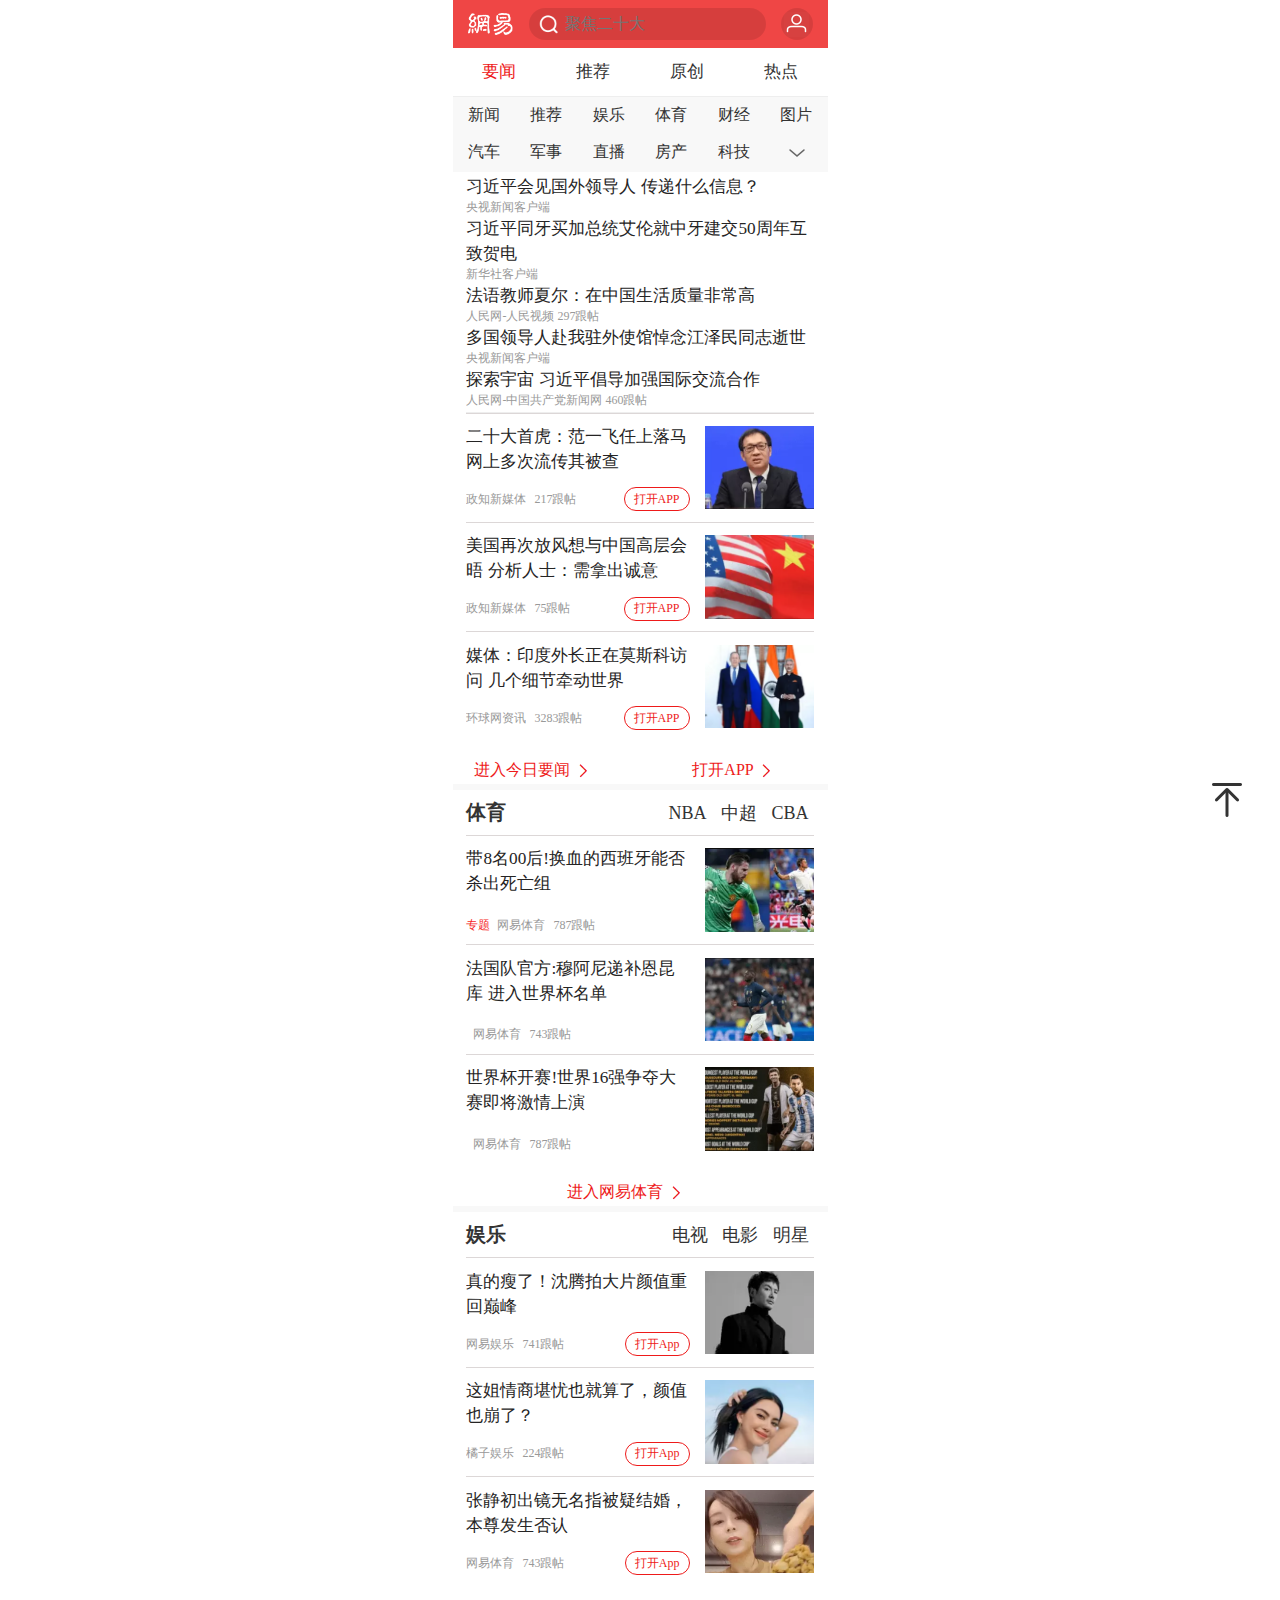
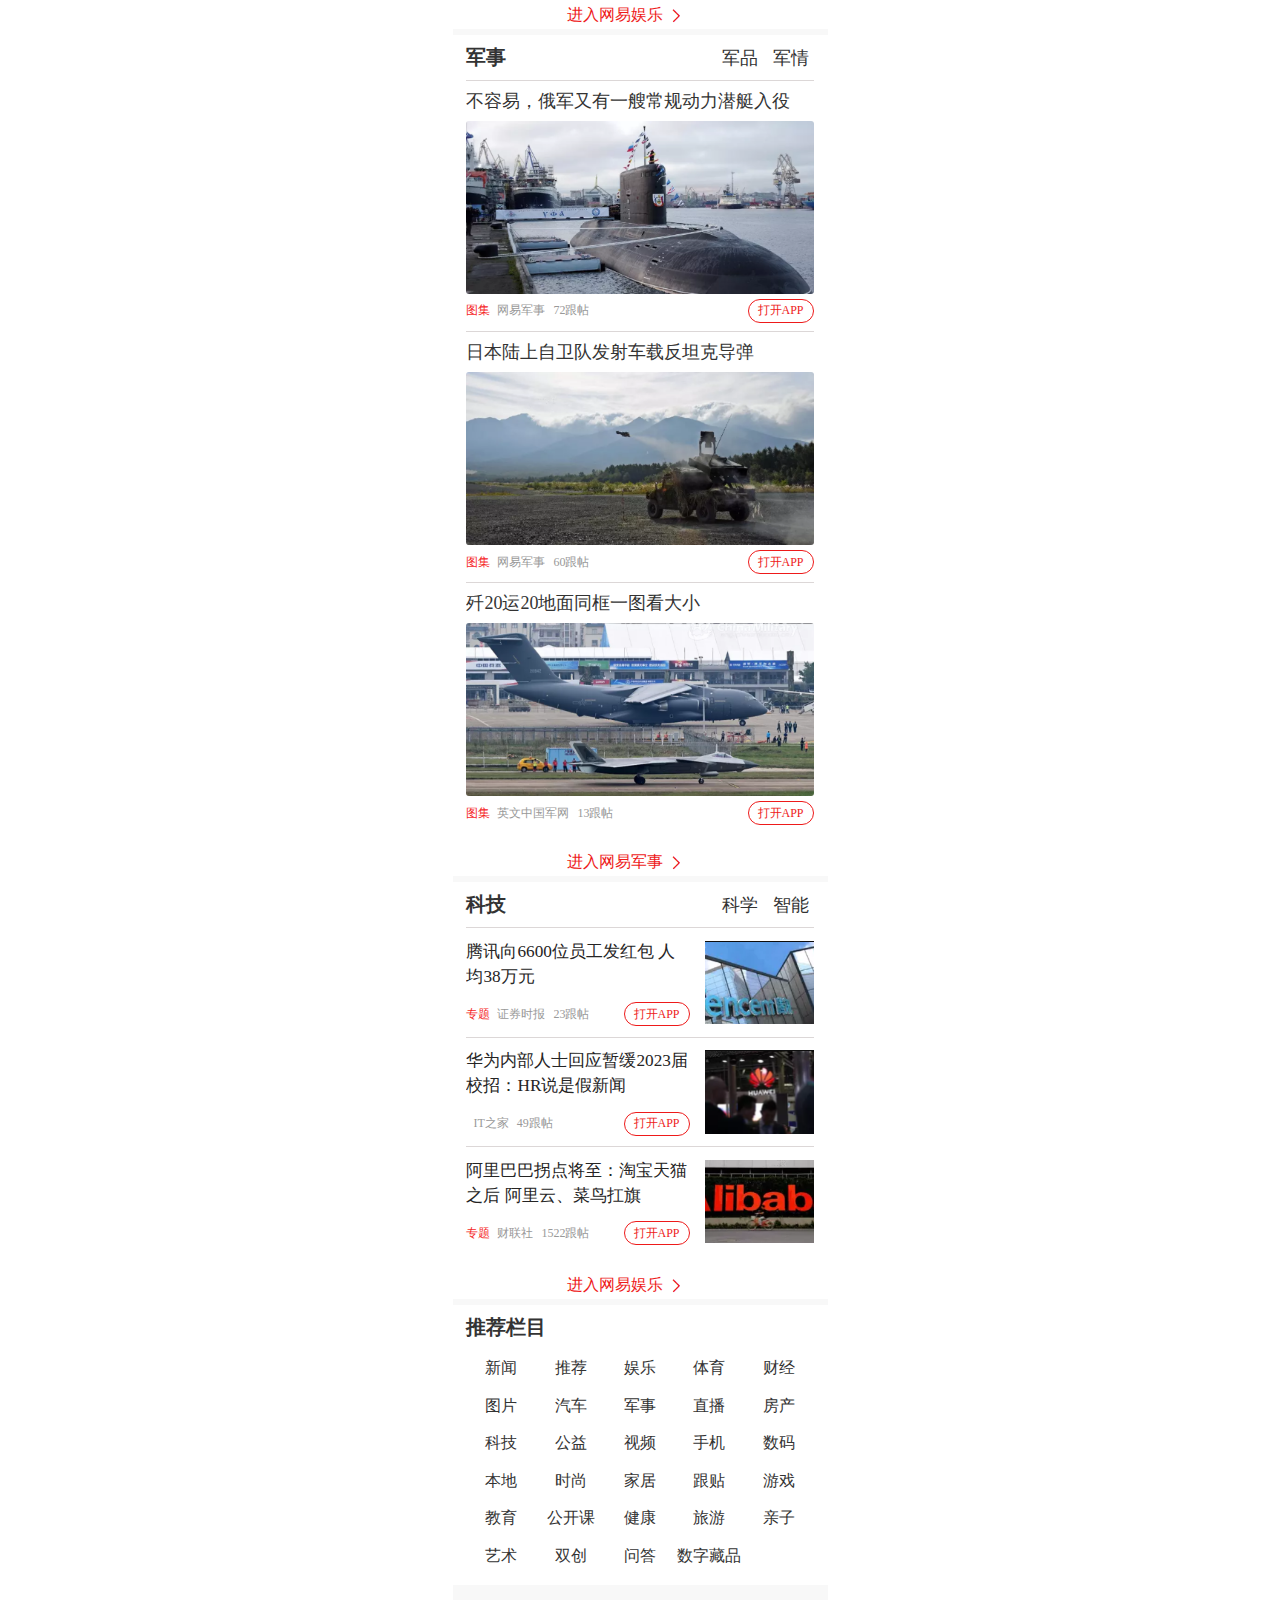
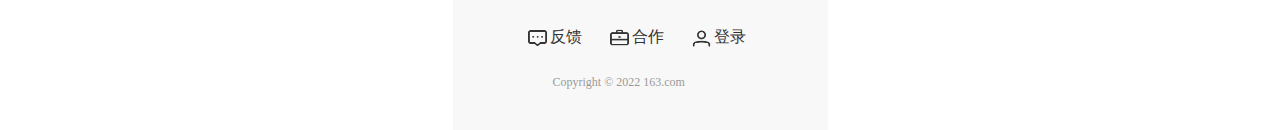
==== commit 5c4da5e9: "Add files via upload" ====
--- a/index.html
+++ b/index.html
@@ -35,7 +35,7 @@
                     <span class="nav-slider"></span>
                 </nav>
             </div>
-            <main class="home-home">
+            <div class="home-home">
                 <div class="widget-floatMenu">
                     <button class="floatMenu">回到顶部</button>
                 </div>
@@ -232,7 +232,7 @@
                         163.com
                     </div>
                 </footer>
-            </main>
+            </div>
         </div>
     </div>
 
--- a/css/index.css
+++ b/css/index.css
@@ -78,10 +78,6 @@
     position: relative;
 }
 
-#search::-webkit-input-placeholder {
-    color: #f7f9fa;
-}
-
 .search-img {
     width: 20px;
     height: 20px;
@@ -131,7 +127,6 @@
     max-width: 10rem;
     position: relative;
     width: 100%;
-    /* margin: 0 auto; */
 }
 
 #subNav a {
@@ -372,10 +367,9 @@
 }
 
 .home-channelNews footer a {
-    padding: .06667rem;
+    padding: .02667rem;
     align-items: center;
     color: #ee1a1a;
-    display: flex;
     display: inline-flex;
     font-size: 16px;
 }
@@ -392,7 +386,7 @@
 }
 
 .home-channelNews footer a:nth-child(1) {
-    margin-left: 18px;
+    margin-left: 7px;
 }
 
 .home-channelNews footer a:nth-child(2) {
